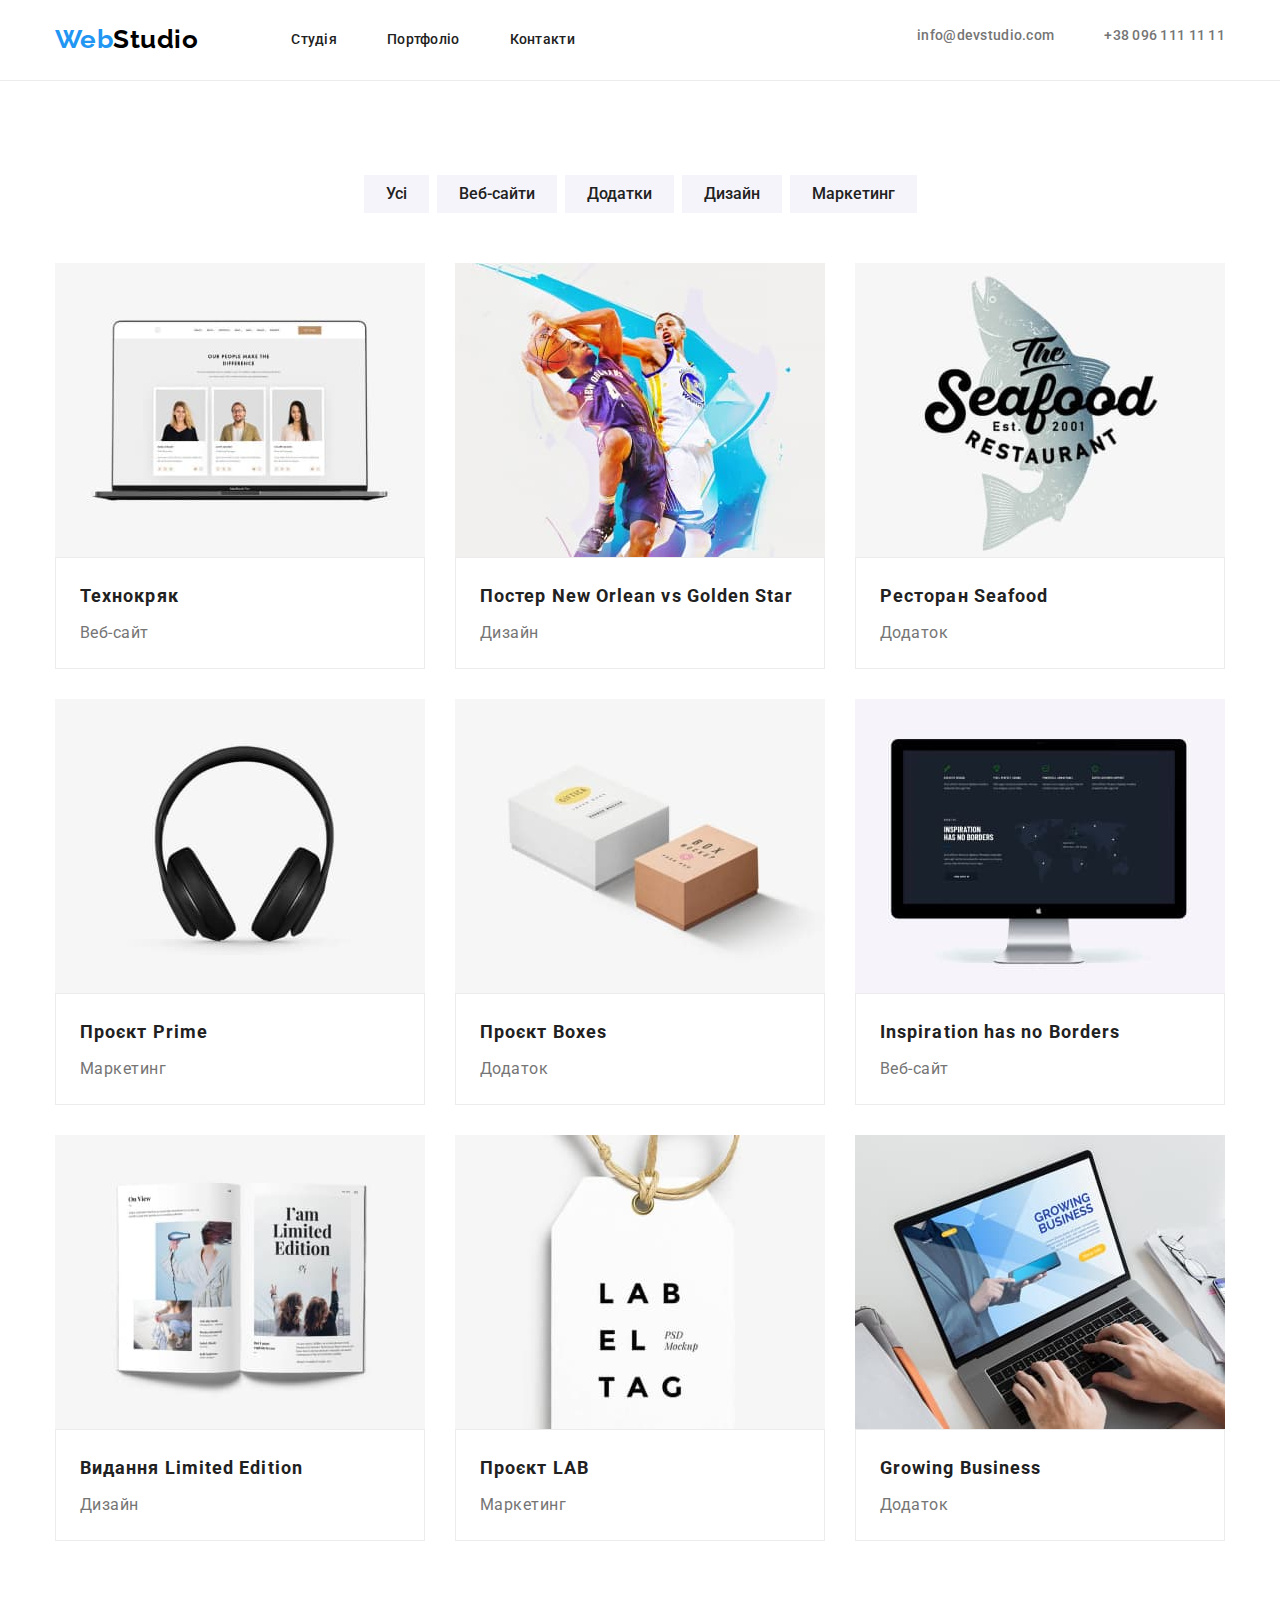
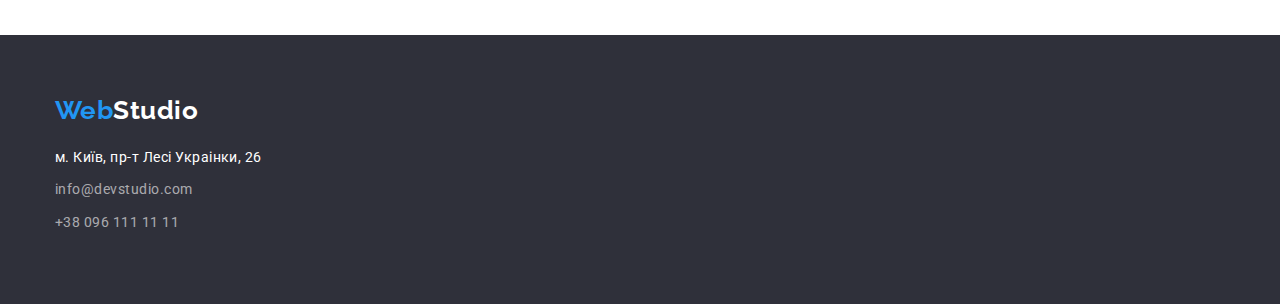
==== portfolio.html @ 6d789392 "Add files via upload" ====
<!DOCTYPE html>
<html lang="uk">
<head>
    <meta charset="UTF-8">
    <meta name="viewport" content="width=device-width, initial-scale=1.0">
    <title>Portfolio</title>
    <link rel="stylesheet" href="https://cdn.jsdelivr.net/npm/modern-normalize@1.1.0/modern-normalize.min.css">
    <link rel="preconnect" href="https://fonts.googleapis.com">
    <link rel="preconnect" href="https://fonts.gstatic.com" crossorigin>
    <link href="https://fonts.googleapis.com/css2?family=Raleway:wght@700&family=Roboto:wght@400;500;700;900&display=swap"
        rel="stylesheet">
    <link rel="stylesheet" href="./styles/main.css">
</head>
<body>
    <!--header-->
    <header class="page-header">
        <div class="page-header-container container">
            <!--header_nav-->
            <nav class="page-nav">
                <a class="logo link" href="./index.html">Web<span class="dark-logo">Studio</span></a>
                <ul class="menu list">
                    <li class="menu-item ">
                        <a class="menu-link link" href="./index.html">Студія</a>
                    </li>
                    <li class="menu-item">
                        <a class="menu-link link" href="./portfolio.html">Портфоліо</a>
                    </li>
                    <li class="menu-item">
                        <a class="menu-link link" href="./index.html">Контакти</a>
                    </li>
                </ul>
            </nav>
            <!--header_link-->
            <ul class="contacts list">
                <li class="contacts-link">
                    <a class="mail-contact link" href="mailto:info@devstudio.com" lang="en">info@devstudio.com</a>
                </li>
                <li class="contacts-link">
                    <a class="phone-number link" href="tel:+380961111111">+38 096 111 11 11</a>
                </li>
            </ul>
        </div>
    </header>
    <!------------------------------------------main------------------------->
    <main class="main-portfolio">
        <section class="section-portfolio  ">
            <!-----------------------------------button--------------------------->
           <!-- <h1 class="hidden-title">portfolio</h1> -->
        <div class="container">
            <ul class="list-button list">
                <li>
                    <button type="button" class="button-nav">Усі</button>
                </li>
                <li>
                    <button type="button" class="button-nav">Веб-сайти</button>
                </li>
                <li>
                    <button type="button" class="button-nav">Додатки</button>
                </li>
                <li>
                    <button type="button" class="button-nav">Дизайн</button>
                </li>
                <li>
                    <button type="button" class="button-nav">Маркетинг</button>
                </li>
            </ul>
    
    
            <!----------------------------------products------------------------->
            <ul class="list-products list">
                <li class="products">
                    <img class="img-products" src="./img/tehnokrak.jpg" alt="приклад нашого сайту" width="370" height="294">
                    <div class="product-block">
                    <h2 class="name-products">Технокряк</h2>
                    <p class="position-products">Веб-сайт</p>
                </div>
                </li>
                <li class="products">
                    <img class="img-products" src="./img/orlean.jpg" alt="матч" width="370" height="294">
                    <div class="product-block">
                    <h2 class="name-products">Постер New Orlean vs Golden Star</h2>
                    <p class="position-products">Дизайн</p>
                </div>
                </li>
                <li class="products">
                    <img class="img-products" src="./img/fish.jpg" alt="ресторан" width="370" height="294">
                    <div class="product-block">
                    <h2 class="name-products">Ресторан Seafood</h2>
                    <p class="position-products">Додаток</p>
                </div>
                </li>
                <li class="products">
                    <img class="img-products" src="./img/headphones.jpg" alt="навушники" width="370" height="294">
                    <div class="product-block">
                    <h2 class="name-products">Проєкт Prime</h2>
                    <p class="position-products">Маркетинг</p>
                </div>
                </li>
                <li class="products">
                    <img class="img-products" src="./img/boxes.jpg" alt="коробка" width="370" height="294">
                    <div class="product-block">
                    <h2 class="name-products">Проєкт Boxes</h2>
                    <p class="position-products">Додаток</p>
                </div>
                </li>
                <li class="products">
                    <img class="img-products" src="./img/web.jpg" alt="приклад сайту" width="370" height="294">
                    <div class="product-block">
                    <h2 class="name-products">Inspiration has no Borders</h2>
                    <p class="position-products">Веб-сайт</p>
                </div>
                </li>
                <li class="products">
                    <img class="img-products" src="./img/limedit.jpg" alt="книга" width="370" height="294">
                    <div class="product-block">
                    <h2 class="name-products">Видання Limited Edition</h2>
                    <p class="position-products">Дизайн</p>
                </div>
                </li>
                <li class="products">
                    <img class="img-products" src="./img/lab.jpg" alt="бірка" width="370" height="294">
                    <div class="product-block">
                    <h2 class="name-products">Проєкт LAB</h2>
                    <p class="position-products">Маркетинг</p>
                </div>
                </li>
                <li class="products">
                    <img class="img-products" src="./img/business.jpg" alt="працює" width="370" height="294">
                    <div class="product-block">
                    <h2 class="name-products">Growing Business</h2>
                    <p class="position-products">Додаток</p>
                </div>
                </li>
            </ul>
        </div>
        </section>
    </main>
    <!--footer-->
    <footer class="footer">
        <section class="section-footer">
            <div class="container">
                <!--logo-->
                <a class="logo-footer link" href="./index.html">Web<span class="white-logo-footer">Studio</span></a>
                <!--footer_link-->
                <address class="contacts-footer">
                    <ul class="list-contact-footer list">
                        <li class="contacts-link footer">
                            <a class="address-contact-footer link" href="https://goo.gl/maps/CPtrU1FHBa2aNyZL9"
                                target="_blank" rel="noopener noreferrer nofollow">м. Київ, пр-т Лесі Украінки, 26</a>
                        </li>
                        <li class="contacts-link footer">
                            <a class="mail-contact-footer link" href="mailto:info@devstudio.com"
                                lang="en">info@devstudio.com</a>
                        </li>
                        <li class="contacts-link footer">
                            <a class="phone-number-footer link" href="tel:+380961111111">+38 096 111 11 11</a>
                        </li>
                    </ul>
                </address>
            </div>
        </section>
    </footer>
</body>
</html>
---- styles/main.css ----
:root {
    --primary-font:'Roboto', sans-serif;
    --secondary-font:'Raleway', sans-serif;
    --accent-color: #2196F3;
    --text-color:#757575;
    --title-color:#212121;
    --logo-color:#2196F3;
    --dark-color:#000000;
    --white-color:#FFFFFF;
    --background-color:#2F303A;
    --white-background-color:#FFFFFF;
    --grey-background-color:#F5F4FA;
    --button-color:#2196F3;
    --button-color-hover:#188CE8;
    --border-color:#ECECEC
}
h1,
h2,
h3,
h4,
p{
    margin-top: 0;
    margin-bottom: 0;
}
ul,
ol,
li{
    margin-top: 0;
    margin-bottom: 0;
    padding-left: 0;
}
.link {
    text-decoration: none;
}
.list {
    list-style: none;
}
img {
    display: block;
}
button {
    font-family: inherit;
    cursor: pointer;
}
body { 
    font-family: var(--primary-font);
    letter-spacing: 0.03em;
}
.container {
    width: 1200px;
    margin-left: auto;
    margin-right: auto;
    padding-left: 15px;
    padding-right: 15px;
}

/*===============header==================*/
.page-header{
    border-bottom: 1px solid var(--border-color)
}
/*===============header_nav=============*/
.page-header-container{
    display:flex;
    align-items: center;
    justify-content: space-between;
    padding-top: 24px;
    padding-bottom: 25px;
}
.page-nav{
    display: flex;
    align-items: center;
}
.logo {
    font-family: var(--secondary-font);
    font-weight: 700;
    font-size: 26px;
    line-height: 1.19;
    color: var(--logo-color);
    margin-right: 93px;
}
.dark-logo {
    color: var(--dark-color);
}
.menu{
    display:flex;
    align-items: center;
}
.menu-item:not(:last-child){
    margin-right: 50px;
}
.menu-link{
    font-weight: 500;
    font-size: 14px;
    line-height: 1.14;
    letter-spacing: 0.02em;
    
    color: var(--title-color);
}
.menu-link:hover,
.menu-link:focus{
    color: var(--accent-color);
}
/*================header_link=====================*/
.contacts{
    display:flex;
    align-items: center;
}
.contacts a:hover,
.contacts a:focus{
    color: var(--accent-color);
}
.mail-contact {
    font-weight: 500;
    font-size: 14px;
    line-height: 1.14;
    letter-spacing: 0.02em;

    color: var(--text-color);
    margin-right: 50px;
}
.phone-number {
    font-weight: 500;
    font-size: 14px;
    line-height: 1.14;
    letter-spacing: 0.02em;

    color: var(--text-color);
    
}
/*=====================main=======================*/

/*====================main_section=================*/
.top-main-section{
    background-color: var(--background-color);
    padding-top: 200px;
    padding-bottom: 200px;
}
.title{
    font-weight: 900;
    font-size: 44px;
    line-height: 1.36;

    text-align: center;
    letter-spacing: 0.06em;
    text-transform: uppercase;
    flex-wrap: wrap;
    width: 696px;
    margin-left: auto;
    margin-right: auto;

    color: var(--white-color);
    margin-bottom: 30px;

    
}
.model-button{
    font-weight: 700;
    font-size: 16px;
    line-height: 1.87;

    margin-left: auto;
    margin-right: auto;
    display: flex;
    letter-spacing: 0.06em;
    padding: 10px 32px;

    color: var(--white-color);
    background: var(--button-color);
    box-shadow: 0px 4px 4px rgba(0, 0, 0, 0.15);
    border-radius: 4px;
}
.model-button:hover,
.model-button:focus{
    background: var(--button-color-hover);
}
/*====================about_our_work===========*/
.middle-main-section{
    padding-top: 94px;
    padding-bottom: 94px;
}
.visually-hidden {
    position: absolute !important;
    clip: rect(1px 1px 1px 1px);
    /* IE6, IE7 */
    clip: rect(1px, 1px, 1px, 1px);
    padding: 0 !important;
    border: 0 !important;
    height: 1px !important;
    width: 1px !important;
    overflow: hidden;
}
.advantages-of-company{
    display:flex;
    column-gap: 30px;
}
.advantages{
    flex-basis: calc(100%-90px/4);
}
.title-advantages{
    font-weight: 700;
    font-size: 14px;
    line-height: 1.14;
    text-transform: uppercase;

    color: var(--title-color);
    margin-bottom: 10px;
}
.description-of-benefits{
    font-weight: 400;
    font-size: 14px;
    line-height: 1.71;
    
    color: var(--text-color);
}

/*==========about_our_work_a_pictures=========*/
.middle-main-section-pictures{
    padding-bottom: 94px;
}
.title-middle-main{
    font-weight: 700;
    font-size: 36px;
    line-height: 1.16;
    text-align: center;
    
    color: var(--title-color);
    margin-bottom: 50px;
}
.list--middle-main{
    display: flex;
    flex-wrap: wrap;
    gap: 30px;
}
.img-elements{
    flex-basis: calc(100%-60px/3);
}
/*===============about_team================*/ 
.section-about-team{
    background-color:var(--grey-background-color);
    padding-top: 94px;
    padding-bottom: 94px;
}
.bottom-main-section{
    font-weight: 700;
    font-size: 36px;
    line-height: 1.16;
    text-align: center;
    letter-spacing: 0.03em;

    color: var(--title-color);
    margin-bottom: 50px;
}
.list-bottom-main{
    display: flex;
    flex-wrap: wrap;
    gap: 30px;
}
.list-workers{
    background-color:var(--white-background-color);
    flex-basis: calc(100%-90px/4);
}
.name-worker{
    font-weight: 500;
    font-size: 16px;
    line-height: 1.18;
    text-align: center;

    color: var(--title-color);
    padding-top: 30px;
    margin-bottom: 10px;
}
.position-worker{
    font-weight: 400;
    font-size: 16px;
    line-height: 1.18;
    text-align: center;
    
    color: var(--text-color);
    padding-bottom: 30px;
}
/*==============footer===========*/
.footer{
    background-color: var(--background-color);
}
.section-footer{
    padding-top: 60px;
    padding-bottom: 60px;
}
/*==============logo=============*/
.logo-footer{
    font-family: var(--secondary-font);
    font-weight: 700;
    font-size: 26px;
    line-height: 1.19;
    
    color: var(--accent-color);
    
}
.white-logo-footer{
    color: var(--white-color);
    
}
/*============footer_link==========*/
.contacts-footer{
    font-style: normal;
    margin-top: 20px;
}
.contacts-link{
    margin-bottom: 9px;
}
.address-contact-footer{
    font-weight: 400;
    font-size: 14px;
    line-height: 1.71;

    color: var(--white-color);
}
.mail-contact-footer{
    font-weight: 400;
    font-size: 14px;
    line-height: 1.71;

    color: rgba(255, 255, 255, 0.6);
}
.phone-number-footer{
    font-weight: 400;
    font-size: 14px;
    line-height: 1.71;
    
    color: rgba(255, 255, 255, 0.6);
}
.mail-contact-footer:hover,
.phone-number-footer:hover,
.mail-contact-footer:focus,
.phone-number-footer:focus{
    color: var(--accent-color);
}           


/*==================PORTFOLIO main==========*/
.section-portfolio{
    padding-top: 94px;
    padding-bottom: 94px;
}
/*==================BUTTON==================*/
.hidden-title{
    position: absolute !important;
    clip: rect(1px 1px 1px 1px);
    /* IE6, IE7 */
    clip: rect(1px, 1px, 1px, 1px);
    padding: 0 !important;
    border: 0 !important;
    height: 1px !important;
    width: 1px !important;
    overflow: hidden;

}

.list-button{
    display: flex;
    column-gap: 8px;
    margin-bottom: 50px;
    flex-basis: calc(100%-32px/5);
    justify-content:center;
}
.button-nav {
    font-weight: 500;
    font-size: 16px;
    line-height: 1.62;

    padding: 6px 22px;
    border: 1px solid var(--border-color)
    text-align: center;

    color: var(--title-color);
    background-color: var(--grey-background-color)
}
.button-nav:hover,
.button-nav:focus{
    color: var(--white-color);
    background-color: var(--button-color);
}
/*======================PRODUCTS==============*/
.list-products{
    display: flex;
    flex-wrap: wrap;
    gap: 30px;
    flex-basis: calc(100%-180px/9);
}
.products{
    background-color: var(--white-background-color);
}
.product-block{ 
    padding: 20px 24px 20px 24px;
    border: 1px solid var(--border-color)
}
.name-products{
    font-weight: 700;
    font-size: 18px;
    line-height: 2;
    
    letter-spacing: 0.06em;
    color: var(--title-color);
    margin-bottom: 4px;
}
.position-products{
    font-weight: 400;
    font-size: 16px;
    line-height: 1.87;
    
    letter-spacing: 0.03em;
    
    color: var(--text-color);
}
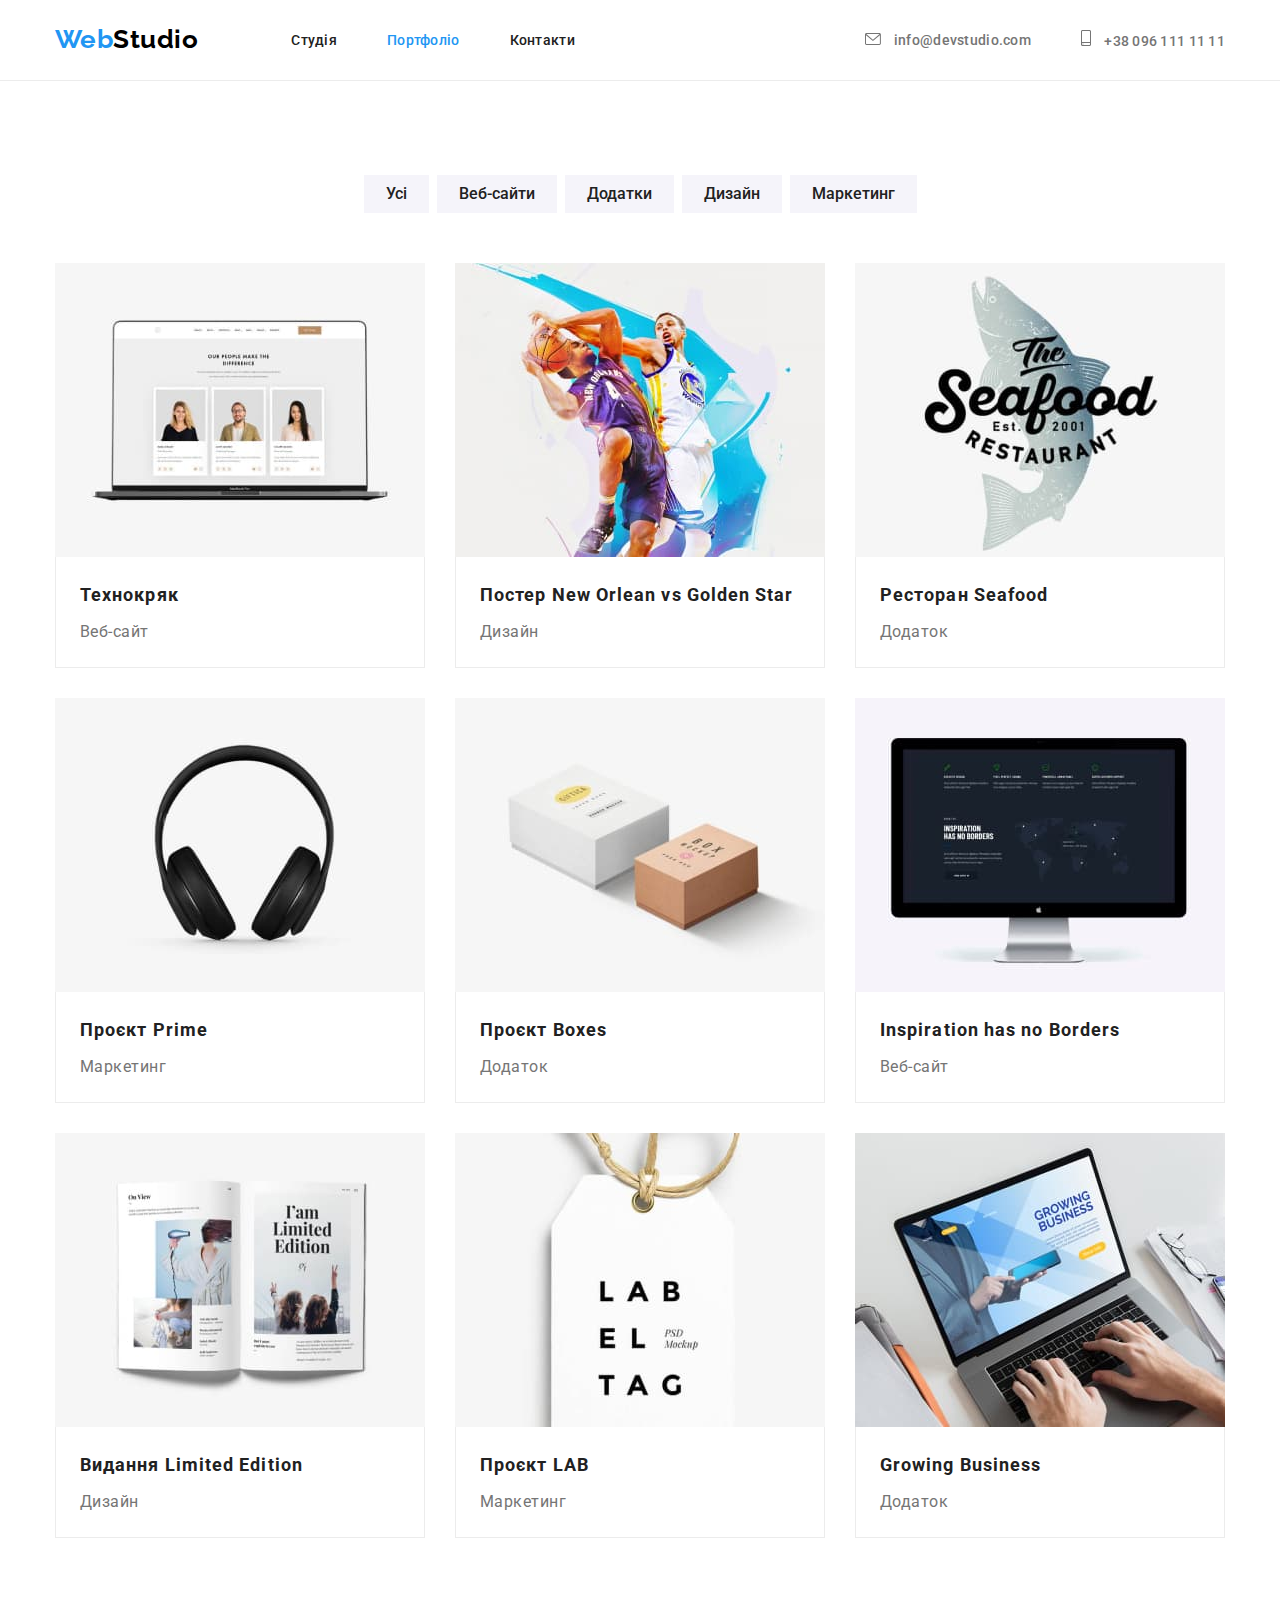
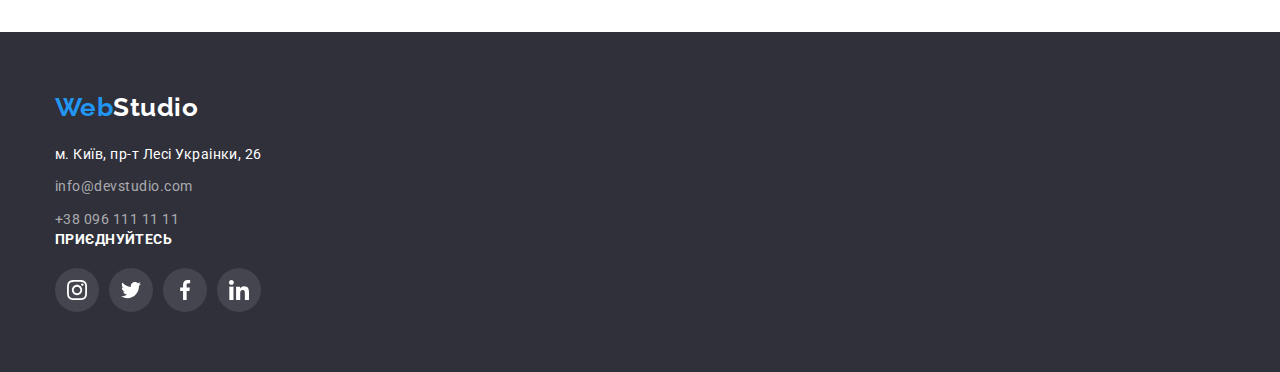
==== commit 19079644: "Add files via upload" ====
--- a/portfolio.html
+++ b/portfolio.html
@@ -23,7 +23,7 @@
                         <a class="menu-link link" href="./index.html">Студія</a>
                     </li>
                     <li class="menu-item">
-                        <a class="menu-link link" href="./portfolio.html">Портфоліо</a>
+                        <a class="menu-link link active" href="./portfolio.html">Портфоліо</a>
                     </li>
                     <li class="menu-item">
                         <a class="menu-link link" href="./index.html">Контакти</a>
@@ -33,10 +33,18 @@
             <!--header_link-->
             <ul class="contacts list">
                 <li class="contacts-link">
-                    <a class="mail-contact link" href="mailto:info@devstudio.com" lang="en">info@devstudio.com</a>
+                    <a class="mail-contact link" href="mailto:info@devstudio.com" lang="en">
+                        <svg aria-label="майл" class="link-img" width="16px" height="12px">
+                            <use href="./sprite.svg#icon-envelope"></use>
+                        </svg>
+                        info@devstudio.com</a>
                 </li>
                 <li class="contacts-link">
-                    <a class="phone-number link" href="tel:+380961111111">+38 096 111 11 11</a>
+                    <a class="phone-number link" href="tel:+380961111111">
+                        <svg aria-label="телефон" class="link-img" width="10px" height="16px">
+                            <use href="./sprite.svg#icon-smartfone"></use>
+                        </svg>
+                        +38 096 111 11 11</a>
                 </li>
             </ul>
         </div>
@@ -137,28 +145,59 @@
     </main>
     <!--footer-->
     <footer class="footer">
-        <section class="section-footer">
-            <div class="container">
+            <div class="footer-section container">
                 <!--logo-->
                 <a class="logo-footer link" href="./index.html">Web<span class="white-logo-footer">Studio</span></a>
                 <!--footer_link-->
                 <address class="contacts-footer">
                     <ul class="list-contact-footer list">
-                        <li class="contacts-link footer">
+                        <li class="contacts-link-footer footer">
                             <a class="address-contact-footer link" href="https://goo.gl/maps/CPtrU1FHBa2aNyZL9"
                                 target="_blank" rel="noopener noreferrer nofollow">м. Київ, пр-т Лесі Украінки, 26</a>
                         </li>
-                        <li class="contacts-link footer">
+                        <li class="contacts-link-footer footer">
                             <a class="mail-contact-footer link" href="mailto:info@devstudio.com"
                                 lang="en">info@devstudio.com</a>
                         </li>
-                        <li class="contacts-link footer">
+                        <li class="contacts-link-footer footer">
                             <a class="phone-number-footer link" href="tel:+380961111111">+38 096 111 11 11</a>
                         </li>
                     </ul>
                 </address>
+                <div class="footer-link">
+                    <h2 class="footer-name-social">Приєднуйтесь</h2>
+                    <ul class="footer-social-list list">
+                        <li class="footer-list">
+                            <a href="" class="footer-social-link">
+                                <svg aria-label="інстаграм" class="footer-sogial-list-icon">
+                                    <use href="./sprite.svg#icon-instagram"></use>
+                                </svg>
+                            </a>
+                        </li>
+                        <li class="footer-list">
+                            <a href="" class="footer-social-link">
+                                <svg aria-label="твіттер" class="footer-sogial-list-icon">
+                                    <use href="./sprite.svg#icon-twitter"></use>
+                                </svg>
+                            </a>
+                        </li>
+                        <li class="footer-list">
+                            <a href="" class="footer-social-link">
+                                <svg aria-label="фейсбук" class="footer-sogial-list-icon">
+                                    <use href="./sprite.svg#icon-facebook"></use>
+                                </svg>
+                            </a>
+                        </li>
+                        <li class="footer-list">
+                            <a href="" class="footer-social-link">
+                                <svg aria-label="лінкедін" class="footer-sogial-list-icon">
+                                    <use href="./sprite.svg#icon-linkedin"></use>
+                                </svg>
+                            </a>
+                        </li>
+                    </ul>
+                </div>
             </div>
-        </section>
     </footer>
 </body>
 </html>--- a/styles/main.css
+++ b/styles/main.css
@@ -12,7 +12,8 @@
     --grey-background-color:#F5F4FA;
     --button-color:#2196F3;
     --button-color-hover:#188CE8;
-    --border-color:#ECECEC
+    --border-color:#ECECEC;
+    --icon-color:#AFB1B8;
 }
 h1,
 h2,
@@ -54,6 +55,10 @@
     padding-right: 15px;
 }
 
+a:is(.menu-link, .active).active{
+    color: var(--accent-color);
+}
+
 /*===============header==================*/
 .page-header{
     border-bottom: 1px solid var(--border-color)
@@ -63,20 +68,22 @@
     display:flex;
     align-items: center;
     justify-content: space-between;
-    padding-top: 24px;
-    padding-bottom: 25px;
+    
 }
 .page-nav{
     display: flex;
     align-items: center;
 }
 .logo {
+    
     font-family: var(--secondary-font);
     font-weight: 700;
     font-size: 26px;
     line-height: 1.19;
     color: var(--logo-color);
     margin-right: 93px;
+    padding-top: 24px;
+    padding-bottom: 25px;
 }
 .dark-logo {
     color: var(--dark-color);
@@ -93,6 +100,8 @@
     font-size: 14px;
     line-height: 1.14;
     letter-spacing: 0.02em;
+    padding-top: 32px;
+    padding-bottom: 32px;
     
     color: var(--title-color);
 }
@@ -117,23 +126,39 @@
 
     color: var(--text-color);
     margin-right: 50px;
+    padding-top: 32px;
+    padding-bottom: 32px;
 }
 .phone-number {
     font-weight: 500;
     font-size: 14px;
     line-height: 1.14;
     letter-spacing: 0.02em;
+    padding-top: 32px;
+    padding-bottom: 32px;
 
     color: var(--text-color);
     
+}
+.link-img{
+    fill: var(--text-color);
+    margin-right: 10px;  
+}
+.mail-contact:hover .link-img,
+.phone-number:hover .link-img{
+    fill: var(--accent-color);
 }
 /*=====================main=======================*/
 
 /*====================main_section=================*/
 .top-main-section{
-    background-color: var(--background-color);
     padding-top: 200px;
     padding-bottom: 200px;
+    background-image: linear-gradient(rgba(47, 48, 58, 0.4),rgba(47, 48, 58, 0.4)),
+    url('../img/process-work.jpg');
+    background-size: cover;
+    background-color: var(--background-color);
+
 }
 .title{
     font-weight: 900;
@@ -167,7 +192,7 @@
     color: var(--white-color);
     background: var(--button-color);
     box-shadow: 0px 4px 4px rgba(0, 0, 0, 0.15);
-    border-radius: 4px;
+    border: none;
 }
 .model-button:hover,
 .model-button:focus{
@@ -194,7 +219,21 @@
     column-gap: 30px;
 }
 .advantages{
-    flex-basis: calc(100%-90px/4);
+    flex-basis: calc(100% - 90px/4);
+}
+.advantages-icon-list{
+    display: flex;
+    align-items: center;
+    justify-content: center;
+    background-color: var(--grey-background-color);
+    width: 270px;
+    height: 120px;
+
+}
+.advantages-icon{
+    width: 70px;
+    height: 70px;
+    margin-bottom: 30px;
 }
 .title-advantages{
     font-weight: 700;
@@ -203,6 +242,7 @@
     text-transform: uppercase;
 
     color: var(--title-color);
+    margin-top: 30px;
     margin-bottom: 10px;
 }
 .description-of-benefits{
@@ -231,9 +271,7 @@
     flex-wrap: wrap;
     gap: 30px;
 }
-.img-elements{
-    flex-basis: calc(100%-60px/3);
-}
+
 /*===============about_team================*/ 
 .section-about-team{
     background-color:var(--grey-background-color);
@@ -257,7 +295,10 @@
 }
 .list-workers{
     background-color:var(--white-background-color);
-    flex-basis: calc(100%-90px/4);
+}
+.block-worker{
+    padding-top: 30px;
+    padding-bottom: 30px;
 }
 .name-worker{
     font-weight: 500;
@@ -266,7 +307,6 @@
     text-align: center;
 
     color: var(--title-color);
-    padding-top: 30px;
     margin-bottom: 10px;
 }
 .position-worker{
@@ -276,13 +316,72 @@
     text-align: center;
     
     color: var(--text-color);
-    padding-bottom: 30px;
+    margin-bottom: 16px;
+}
+.list-cosial{
+    display: flex;
+    justify-content: center;
+    column-gap: 10px;
+}
+.social-list-link{
+    display: flex;
+    align-items: center;
+    justify-content: center;
+    width: 44px;
+    height: 44px;
+    border-radius: 50%;
+    background-color: var(--white-background-color);
+}
+.social-list-link:hover,
+.social-list-link:focus{
+    background-color: var(--accent-color);
+}
+.sogial-list-icon{
+    width: 20px; 
+    height: 20px;
+    fill: var(--icon-color);
+}
+.social-list-link:hover .sogial-list-icon,
+.social-list-link:focus .sogial-list-icon {
+    fill: var(--white-color);
+}
+.section-company{
+    padding-top: 94px;
+    padding-bottom:94px;
+}
+
+.name-section{
+    display:flex;
+    justify-content: center;
+    margin-bottom: 50px;
+    font-weight: 700;
+    font-size: 36px;
+    line-height: 1.16;
+    text-align: center;
+    letter-spacing: 0.03em;
+}
+.list-company-item{
+    display: flex;
+    justify-content: space-between;    
+    column-gap: 30px;
+    flex-basis: calc(100% - 150px/6);
+}
+.company-icon{
+    width: 170px;
+    height: 92px;
+    border: 1px solid var(--icon-color);
+    padding: 16px 32px; 
+    fill: var(--icon-color);
+}
+.company-icon:hover{
+    fill: var(--accent-color);
+    border: 1px solid var(--accent-color);
 }
 /*==============footer===========*/
 .footer{
     background-color: var(--background-color);
 }
-.section-footer{
+.footer-section{
     padding-top: 60px;
     padding-bottom: 60px;
 }
@@ -292,6 +391,7 @@
     font-weight: 700;
     font-size: 26px;
     line-height: 1.19;
+    
     
     color: var(--accent-color);
     
@@ -305,7 +405,7 @@
     font-style: normal;
     margin-top: 20px;
 }
-.contacts-link{
+.contacts-link-footer:not(:last-child){
     margin-bottom: 9px;
 }
 .address-contact-footer{
@@ -336,7 +436,48 @@
     color: var(--accent-color);
 }           
 
-
+.footer-invitations{
+    font-weight: 700;
+    font-size: 14px;
+    line-height: 16px;
+    letter-spacing: 0.03em;
+    text-transform: uppercase;
+
+    color: var(--white-color);
+}
+.footer-name-social {
+    font-weight: 700;
+    font-size: 14px;
+    line-height: 1.14;
+    letter-spacing: 0.03em;
+    text-transform: uppercase;
+
+    color: var(--white-color);
+    margin-bottom: 20px;
+}
+
+.footer-social-list {
+    display: flex;
+    column-gap: 10px;
+
+}
+.footer-social-link {
+    display: flex;
+    align-items: center;
+    justify-content: center;
+    width: 44px;
+    height: 44px;
+    border-radius: 50%;
+    background: rgba(255, 255, 255, 0.1);
+}
+.footer-social-link:hover{
+    background: var(--accent-color);
+}
+.footer-sogial-list-icon {
+    width: 20px;
+    height: 20px;
+    fill: var(--white-color);
+}
 /*==================PORTFOLIO main==========*/
 .section-portfolio{
     padding-top: 94px;
@@ -360,7 +501,6 @@
     display: flex;
     column-gap: 8px;
     margin-bottom: 50px;
-    flex-basis: calc(100%-32px/5);
     justify-content:center;
 }
 .button-nav {
@@ -380,19 +520,21 @@
     color: var(--white-color);
     background-color: var(--button-color);
 }
+
 /*======================PRODUCTS==============*/
 .list-products{
     display: flex;
     flex-wrap: wrap;
     gap: 30px;
-    flex-basis: calc(100%-180px/9);
 }
 .products{
     background-color: var(--white-background-color);
 }
 .product-block{ 
     padding: 20px 24px 20px 24px;
-    border: 1px solid var(--border-color)
+    border-right: 1px solid var(--border-color);
+    border-bottom: 1px solid var(--border-color);
+    border-left: 1px solid var(--border-color);
 }
 .name-products{
     font-weight: 700;
